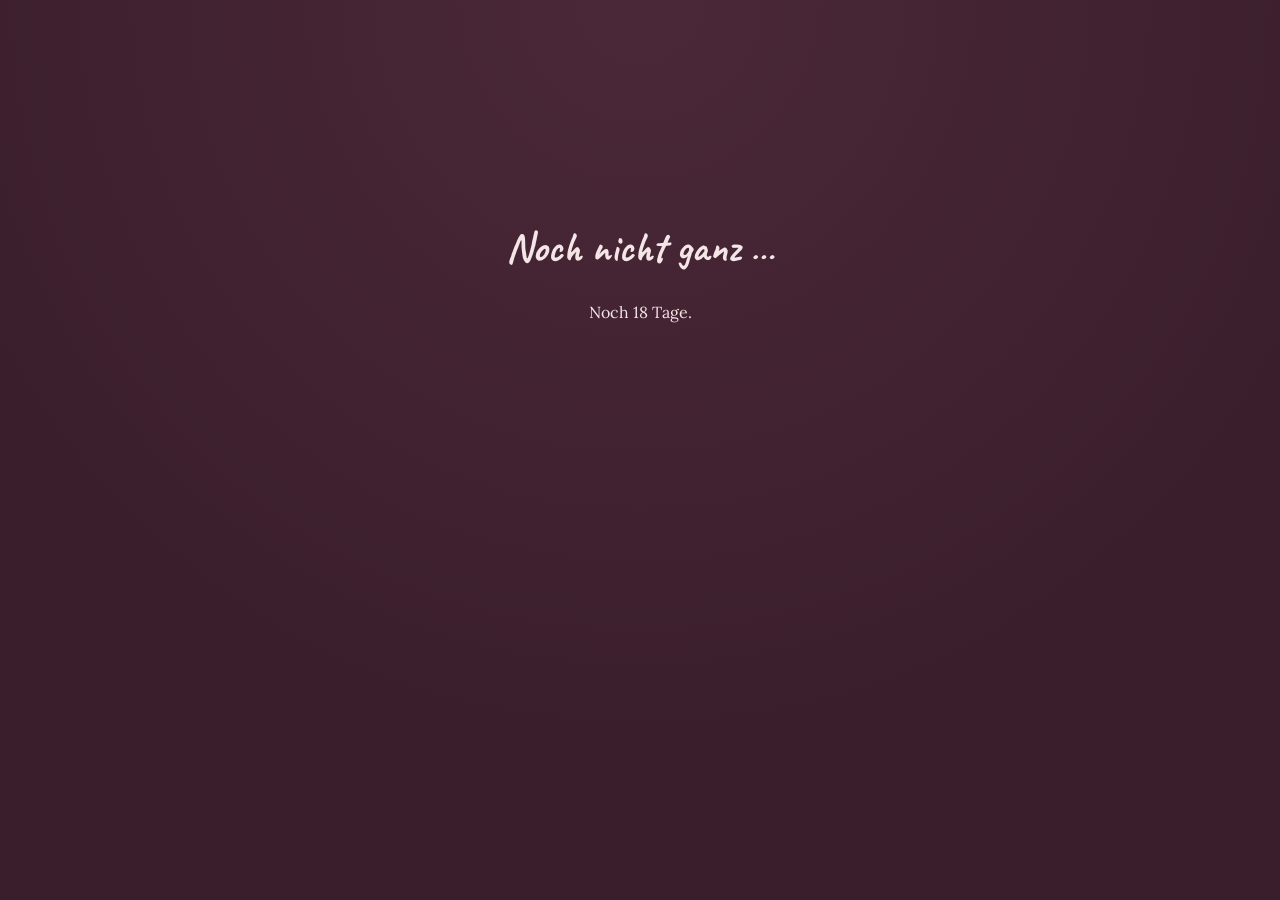
==== index.html @ 889d6a8b "Add files via upload" ====
<!DOCTYPE html>
<html lang="de">
<head>
  <meta charset="UTF-8">
  <meta name="viewport" content="width=device-width, initial-scale=1">
  <title>Für dich</title>
  <link rel="preconnect" href="https://fonts.googleapis.com">
  <link rel="preconnect" href="https://fonts.gstatic.com" crossorigin>
  <link href="https://fonts.googleapis.com/css2?family=Caveat:wght@500;700&family=Lora:wght@400;500&display=swap" rel="stylesheet">
  <link rel="stylesheet" href="style.css">
</head>
<body>
  <main id="app">
    <!-- Wird von script.js befüllt -->
    <section id="countdown" hidden>
      <h1>Noch nicht ganz …</h1>
      <p id="countdown-text"></p>
    </section>

    <section id="day" hidden>
      <p id="day-label"></p>
      <figure class="polaroid">
        <img id="day-image" alt="">
        <figcaption id="day-caption"></figcaption>
      </figure>
      <p id="day-text"></p>
      <nav>
        <button id="prev" aria-label="Voriger Tag">‹ Gestern</button>
        <button id="next" aria-label="Nächster Tag">Weiter ›</button>
      </nav>
    </section>
  </main>

  <script src="eintraege.js"></script>
  <script src="script.js"></script>
</body>
</html>
---- style.css ----
:root {
  --bg: #3a1e2c;
  --bg-soft: #4b2838;
  --paper: #fbf7f4;
  --ink: #2a1a22;
  --text: #f4e6e6;
  --accent: #f0a9a0;
}

* { box-sizing: border-box; }

html, body {
  margin: 0;
  min-height: 100%;
  background: var(--bg);
  color: var(--text);
  font-family: "Lora", Georgia, serif;
  line-height: 1.7;
}

body {
  background: radial-gradient(circle at 50% 0%, var(--bg-soft), var(--bg) 70%);
  min-height: 100vh;
}

main {
  max-width: 520px;
  margin: 0 auto;
  padding: 32px 20px 56px;
  text-align: center;
}

h1, #day-label, #day-caption {
  font-family: "Caveat", cursive;
}

h1 { font-size: 2.6rem; margin: 20vh 0 8px; }

#day-label {
  font-size: 1.7rem;
  color: var(--accent);
  margin: 0 0 18px;
}

.polaroid {
  margin: 0 auto 28px;
  padding: 12px 12px 8px;
  background: var(--paper);
  color: var(--ink);
  max-width: 340px;
  transform: rotate(-2deg);
  box-shadow: 0 14px 30px rgba(0, 0, 0, 0.4);
}

.polaroid img {
  display: block;
  width: 100%;
  aspect-ratio: 1 / 1;
  object-fit: cover;
  background: #ddd;
}

#day-caption {
  font-size: 1.5rem;
  padding: 10px 0 4px;
}

#day-text {
  font-size: 1.1rem;
  text-align: left;
  white-space: pre-line;
  max-width: 46ch;
  margin: 0 auto 32px;
}

nav {
  display: flex;
  justify-content: space-between;
  gap: 12px;
}

button {
  font: inherit;
  font-family: "Caveat", cursive;
  font-size: 1.4rem;
  color: var(--text);
  background: transparent;
  border: 1.5px solid var(--accent);
  border-radius: 999px;
  padding: 6px 22px;
  cursor: pointer;
}

button:hover:not(:disabled) { background: var(--accent); color: var(--ink); }
button:focus-visible { outline: 3px solid var(--text); outline-offset: 3px; }
button:disabled { opacity: 0.3; cursor: default; }

[hidden] { display: none !important; }
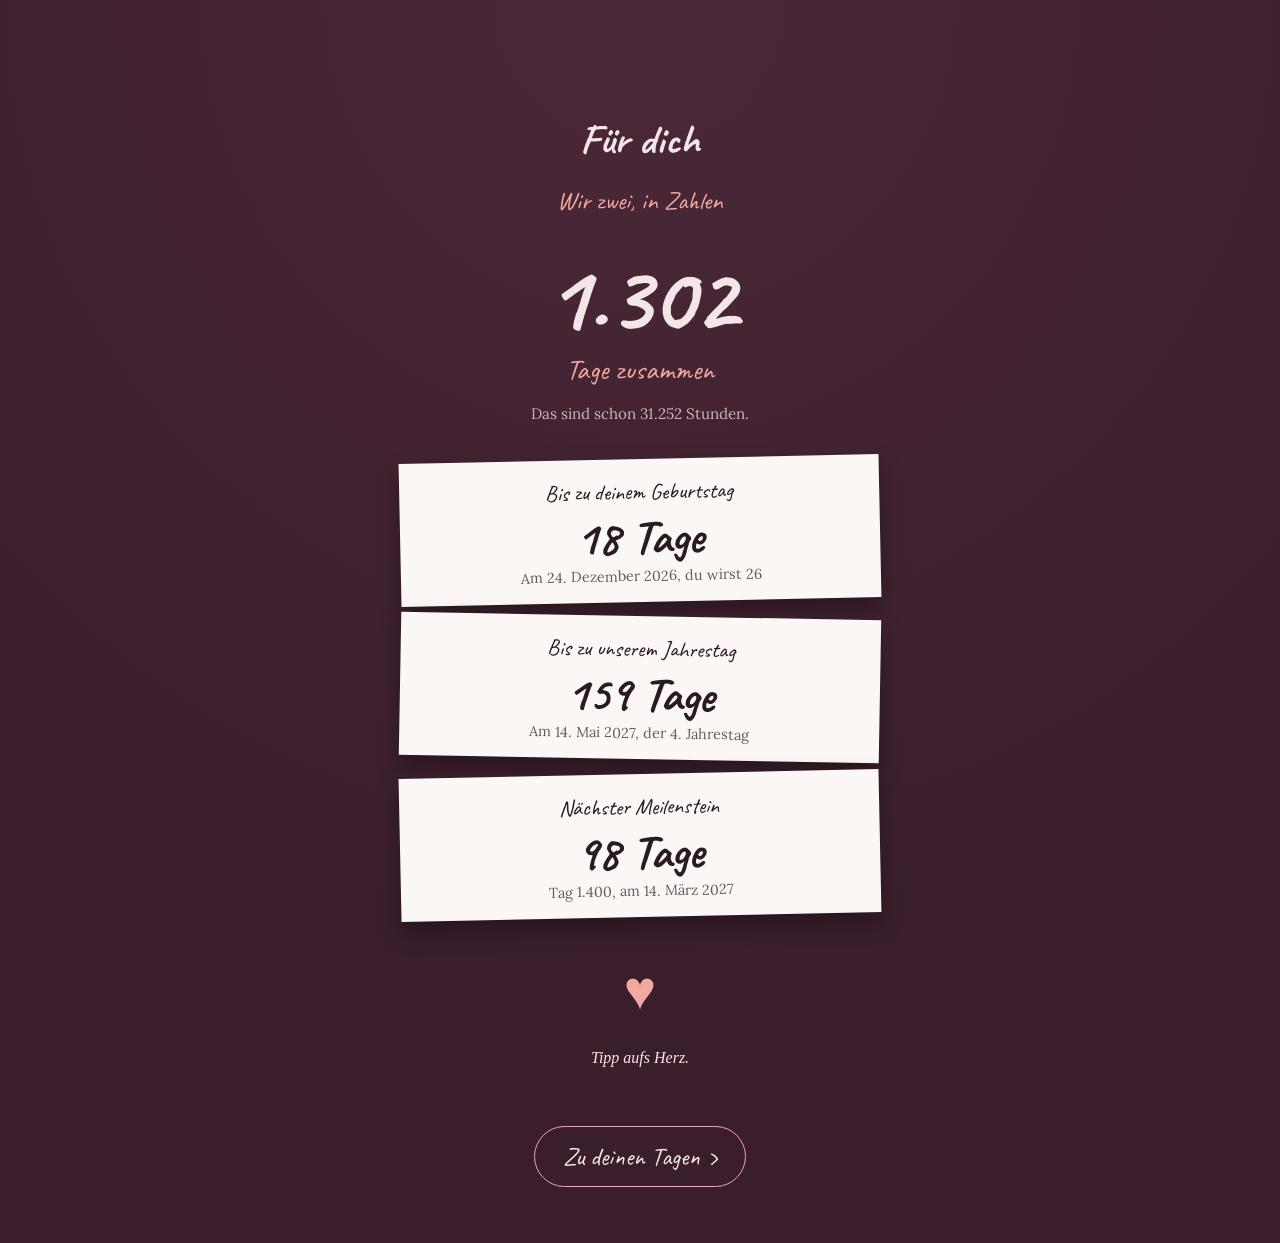
==== commit 66f69da5: "Add files via upload" ====
--- a/index.html
+++ b/index.html
@@ -10,28 +10,43 @@
   <link rel="stylesheet" href="style.css">
 </head>
 <body>
-  <main id="app">
-    <!-- Wird von script.js befüllt -->
-    <section id="countdown" hidden>
-      <h1>Noch nicht ganz …</h1>
-      <p id="countdown-text"></p>
+  <main>
+    <header class="hero">
+      <h1>Für <span id="name"></span></h1>
+      <p>Wir zwei, in Zahlen</p>
+    </header>
+
+    <section aria-live="polite">
+      <p class="big-number" id="tage-zusammen">0</p>
+      <p class="big-label" id="tage-label">Tage zusammen</p>
+      <p class="small-line" id="stunden-zusammen"></p>
     </section>
 
-    <section id="day" hidden>
-      <p id="day-label"></p>
-      <figure class="polaroid">
-        <img id="day-image" alt="">
-        <figcaption id="day-caption"></figcaption>
-      </figure>
-      <p id="day-text"></p>
-      <nav>
-        <button id="prev" aria-label="Voriger Tag">‹ Gestern</button>
-        <button id="next" aria-label="Nächster Tag">Weiter ›</button>
-      </nav>
+    <section class="cards">
+      <div class="card">
+        <p class="kicker">Bis zu deinem Geburtstag</p>
+        <p class="num" id="bis-geburtstag">–</p>
+        <p class="sub" id="geburtstag-sub"></p>
+      </div>
+      <div class="card">
+        <p class="kicker">Bis zu unserem Jahrestag</p>
+        <p class="num" id="bis-jahrestag">–</p>
+        <p class="sub" id="jahrestag-sub"></p>
+      </div>
+      <div class="card">
+        <p class="kicker">Nächster Meilenstein</p>
+        <p class="num" id="bis-meilenstein">–</p>
+        <p class="sub" id="meilenstein-sub"></p>
+      </div>
     </section>
+
+    <button id="herz" aria-label="Überraschungs-Satz anzeigen">♥</button>
+    <p id="herz-text">Tipp aufs Herz.</p>
+
+    <a class="cta" href="tage.html">Zu deinen Tagen ›</a>
   </main>
 
-  <script src="eintraege.js"></script>
-  <script src="script.js"></script>
+  <script src="config.js"></script>
+  <script src="start.js"></script>
 </body>
 </html>
--- a/style.css
+++ b/style.css
@@ -96,3 +96,80 @@
 button:disabled { opacity: 0.3; cursor: default; }
 
 [hidden] { display: none !important; }
+
+/* ===== Startseite ===== */
+.back {
+  display: inline-block;
+  font-family: "Caveat", cursive;
+  font-size: 1.4rem;
+  color: var(--accent);
+  text-decoration: none;
+  margin-bottom: 8px;
+}
+
+.hero { margin: 8vh 0 28px; }
+.hero h1 { margin: 0 0 4px; }
+.hero p { margin: 0; color: var(--accent); font-family: "Caveat", cursive; font-size: 1.6rem; }
+
+.big-number {
+  font-family: "Caveat", cursive;
+  font-weight: 700;
+  font-size: 6rem;
+  line-height: 1;
+  margin: 18px 0 0;
+}
+.big-label { font-family: "Caveat", cursive; font-size: 1.8rem; color: var(--accent); margin: 0 0 6px; }
+.small-line { opacity: 0.75; font-size: 0.95rem; margin: 0 0 32px; }
+
+.cards { display: grid; gap: 14px; margin-bottom: 28px; }
+.card {
+  background: var(--paper);
+  color: var(--ink);
+  padding: 14px 18px;
+  box-shadow: 0 10px 22px rgba(0, 0, 0, 0.35);
+}
+.card:nth-child(odd) { transform: rotate(-1.2deg); }
+.card:nth-child(even) { transform: rotate(1deg); }
+.card .kicker { font-family: "Caveat", cursive; font-size: 1.4rem; margin: 0; }
+.card .num { font-family: "Caveat", cursive; font-weight: 700; font-size: 3rem; line-height: 1.1; margin: 0; }
+.card .sub { margin: 0; font-size: 0.9rem; opacity: 0.7; }
+
+#herz {
+  font-size: 3.4rem;
+  background: none;
+  border: none;
+  padding: 0;
+  cursor: pointer;
+  color: var(--accent);
+  transition: transform 0.15s;
+}
+#herz:hover { background: none; }
+#herz:active { transform: scale(1.25); }
+#herz-text { min-height: 3.4em; font-style: italic; margin: 6px auto 28px; max-width: 34ch; }
+
+.cta {
+  display: inline-block;
+  font-family: "Caveat", cursive;
+  font-size: 1.6rem;
+  color: var(--text);
+  text-decoration: none;
+  border: 1.5px solid var(--accent);
+  border-radius: 999px;
+  padding: 8px 28px;
+}
+.cta:hover { background: var(--accent); color: var(--ink); }
+
+.floating-heart {
+  position: fixed;
+  pointer-events: none;
+  font-size: 1.6rem;
+  animation: floatUp 1.6s ease-out forwards;
+  z-index: 10;
+}
+@keyframes floatUp {
+  from { opacity: 1; transform: translateY(0) scale(1); }
+  to { opacity: 0; transform: translateY(-140px) scale(1.5); }
+}
+@media (prefers-reduced-motion: reduce) {
+  .floating-heart { animation: none; opacity: 0; }
+}
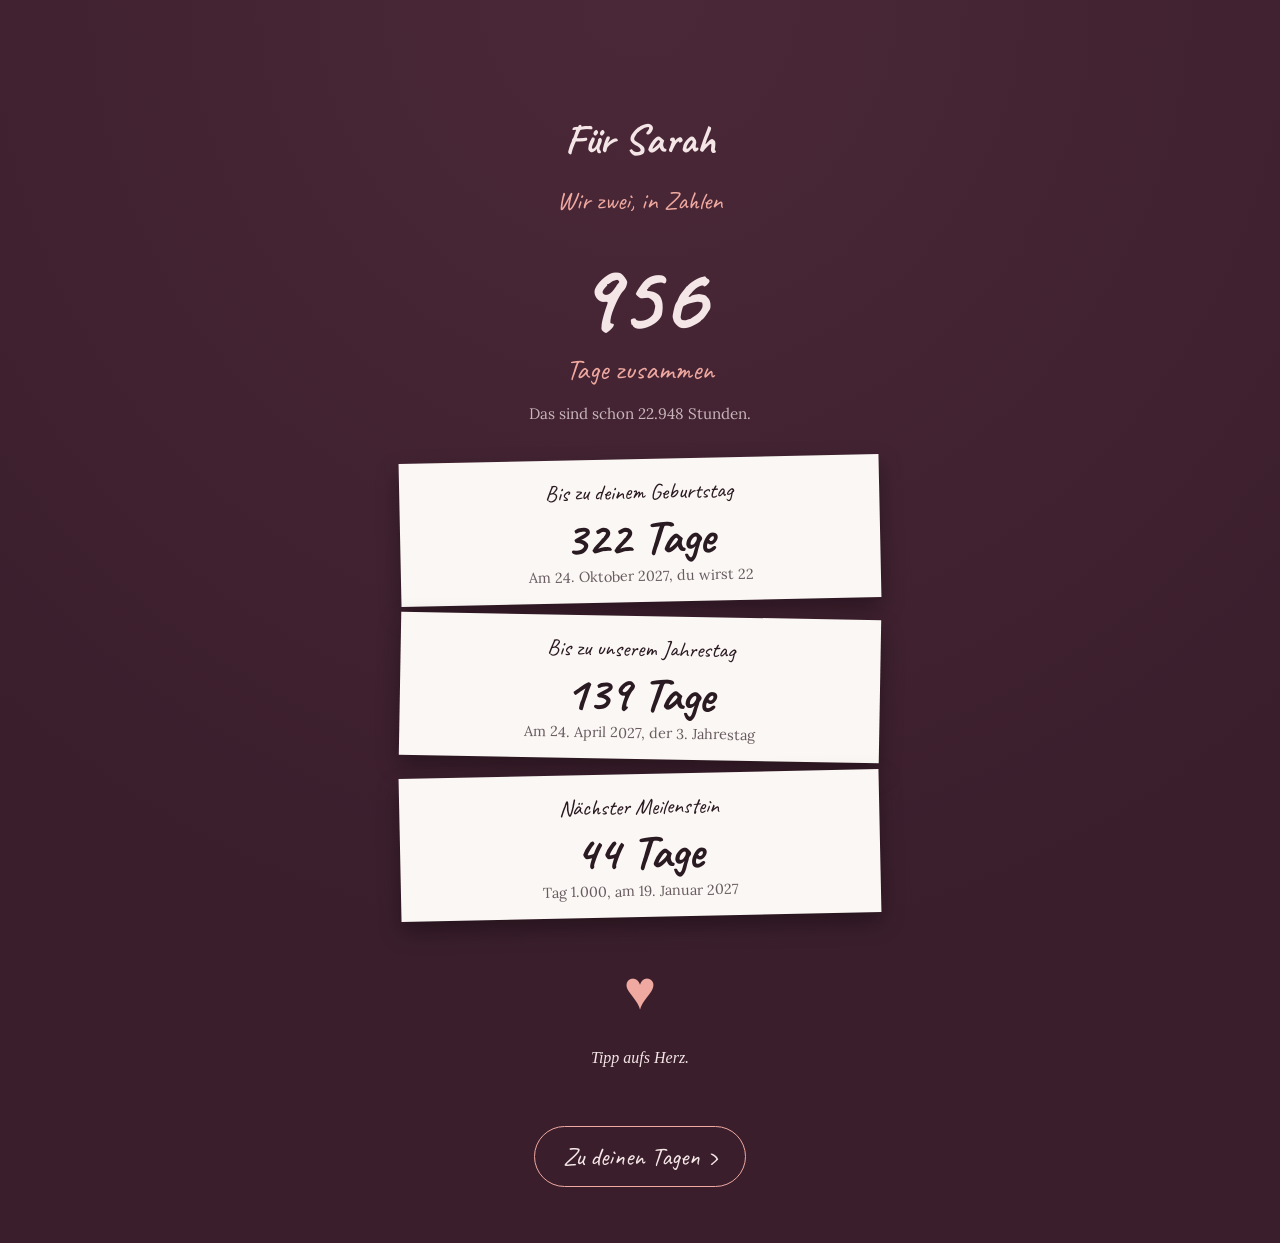
==== commit 317d550e: "Add files via upload" ====
--- a/index.html
+++ b/index.html
@@ -2,12 +2,21 @@
 <html lang="de">
 <head>
   <meta charset="UTF-8">
-  <meta name="viewport" content="width=device-width, initial-scale=1">
+  <meta name="viewport" content="width=device-width, initial-scale=1, viewport-fit=cover">
   <title>Für dich</title>
   <link rel="preconnect" href="https://fonts.googleapis.com">
   <link rel="preconnect" href="https://fonts.gstatic.com" crossorigin>
   <link href="https://fonts.googleapis.com/css2?family=Caveat:wght@500;700&family=Lora:wght@400;500&display=swap" rel="stylesheet">
+  <meta name="theme-color" content="#3a1e2c">
+  <meta name="apple-mobile-web-app-capable" content="yes">
+  <meta name="mobile-web-app-capable" content="yes">
+  <meta name="apple-mobile-web-app-title" content="Für dich">
+  <meta name="apple-mobile-web-app-status-bar-style" content="black-translucent">
+  <link rel="manifest" href="manifest.webmanifest">
+  <link rel="apple-touch-icon" href="icons/apple-touch-icon.png">
   <link rel="stylesheet" href="style.css">
+  <script src="config.js"></script>
+  <script src="gate.js"></script>
 </head>
 <body>
   <main>
@@ -46,7 +55,13 @@
     <a class="cta" href="tage.html">Zu deinen Tagen ›</a>
   </main>
 
-  <script src="config.js"></script>
   <script src="start.js"></script>
+  <script>
+    if ("serviceWorker" in navigator) {
+      window.addEventListener("load", function () {
+        navigator.serviceWorker.register("sw.js").catch(function () {});
+      });
+    }
+  </script>
 </body>
 </html>
--- a/style.css
+++ b/style.css
@@ -173,3 +173,40 @@
 @media (prefers-reduced-motion: reduce) {
   .floating-heart { animation: none; opacity: 0; }
 }
+
+/* ===== iPhone-Vollbild: Platz für Notch und Home-Leiste ===== */
+main {
+  padding-top: max(32px, env(safe-area-inset-top));
+  padding-bottom: max(56px, env(safe-area-inset-bottom));
+}
+
+/* ===== Passwort-Sperre ===== */
+html.gesperrt main { display: none; }
+
+#sperre {
+  position: fixed;
+  inset: 0;
+  z-index: 100;
+  display: grid;
+  place-items: center;
+  padding: 24px;
+  background: radial-gradient(circle at 50% 0%, var(--bg-soft), var(--bg) 70%);
+  text-align: center;
+}
+#sperre-form { width: 100%; max-width: 320px; }
+#sperre h1 { margin: 0 0 18px; font-size: 2.4rem; }
+.sperre-herz { font-size: 3rem; color: var(--accent); margin: 0; }
+.sperre-label { display: block; margin-bottom: 10px; opacity: 0.85; }
+#sperre-pw {
+  width: 100%;
+  font: inherit;
+  font-size: 1.2rem;
+  text-align: center;
+  color: var(--ink);
+  background: var(--paper);
+  border: none;
+  border-radius: 10px;
+  padding: 10px 14px;
+}
+#sperre-pw:focus-visible { outline: 3px solid var(--accent); outline-offset: 2px; }
+#sperre-fehler { min-height: 1.6em; color: var(--accent); margin: 10px 0 14px; }
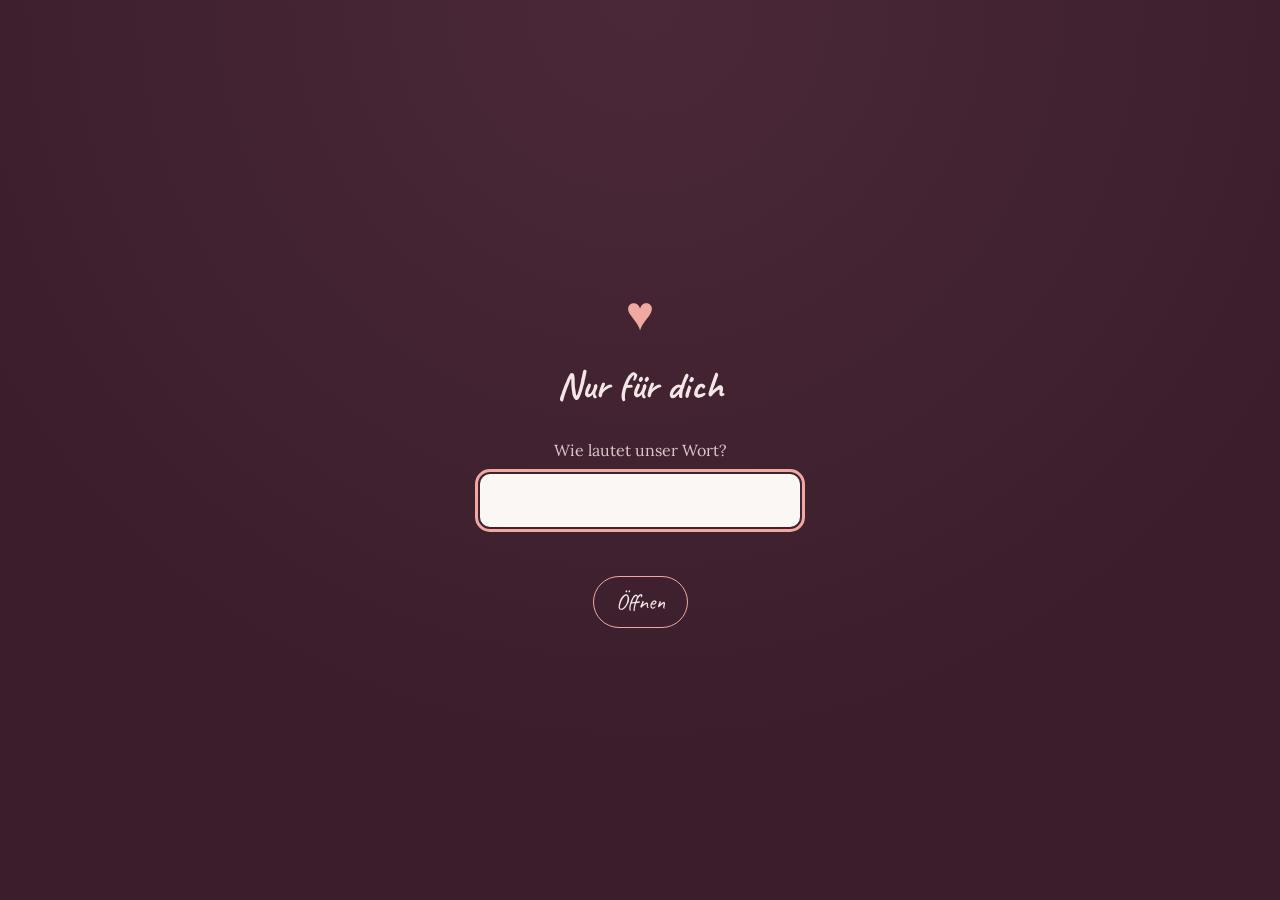
==== commit 4c91aa1c: "Add files via upload" ====
--- a/index.html
+++ b/index.html
@@ -53,6 +53,7 @@
     <p id="herz-text">Tipp aufs Herz.</p>
 
     <a class="cta" href="tage.html">Zu deinen Tagen ›</a>
+    <a class="cta" href="spiele.html">Spiele ›</a>
   </main>
 
   <script src="start.js"></script>
--- a/style.css
+++ b/style.css
@@ -210,3 +210,24 @@
 }
 #sperre-pw:focus-visible { outline: 3px solid var(--accent); outline-offset: 2px; }
 #sperre-fehler { min-height: 1.6em; color: var(--accent); margin: 10px 0 14px; }
+
+/* ===== Antwort, Spiele ===== */
+#antwort-btn { margin: -12px 0 28px; }
+#day-antwort { font-family: "Caveat", cursive; font-size: 1.9rem; color: var(--accent); margin: -12px 0 28px; }
+.ctas { display: grid; gap: 14px; justify-items: center; margin-top: 8px; }
+.cta + .cta { margin-top: 12px; }
+
+/* Ja/Nein-Spiel */
+.frage-gross { font-family: "Caveat", cursive; font-size: 3.2rem; margin: 14vh 0 36px; line-height: 1.1; }
+#ja {
+  font-size: 2.6rem; padding: 14px 64px; color: var(--ink); background: #3fbf6b;
+  border: none; border-radius: 999px; animation: leuchten 1.4s ease-in-out infinite;
+}
+#ja:hover { background: #55d682; color: var(--ink); }
+@keyframes leuchten {
+  0%, 100% { box-shadow: 0 0 10px 2px rgba(63, 191, 107, 0.55); }
+  50% { box-shadow: 0 0 34px 12px rgba(63, 191, 107, 0.95); }
+}
+#nein { position: fixed; left: 50%; bottom: 14vh; transform: translateX(-50%); z-index: 5; padding: 2px 12px; }
+#richtig { font-family: "Caveat", cursive; font-size: 3rem; color: var(--accent); }
+@media (prefers-reduced-motion: reduce) { #ja { animation: none; box-shadow: 0 0 24px 6px rgba(63, 191, 107, 0.8); } }
